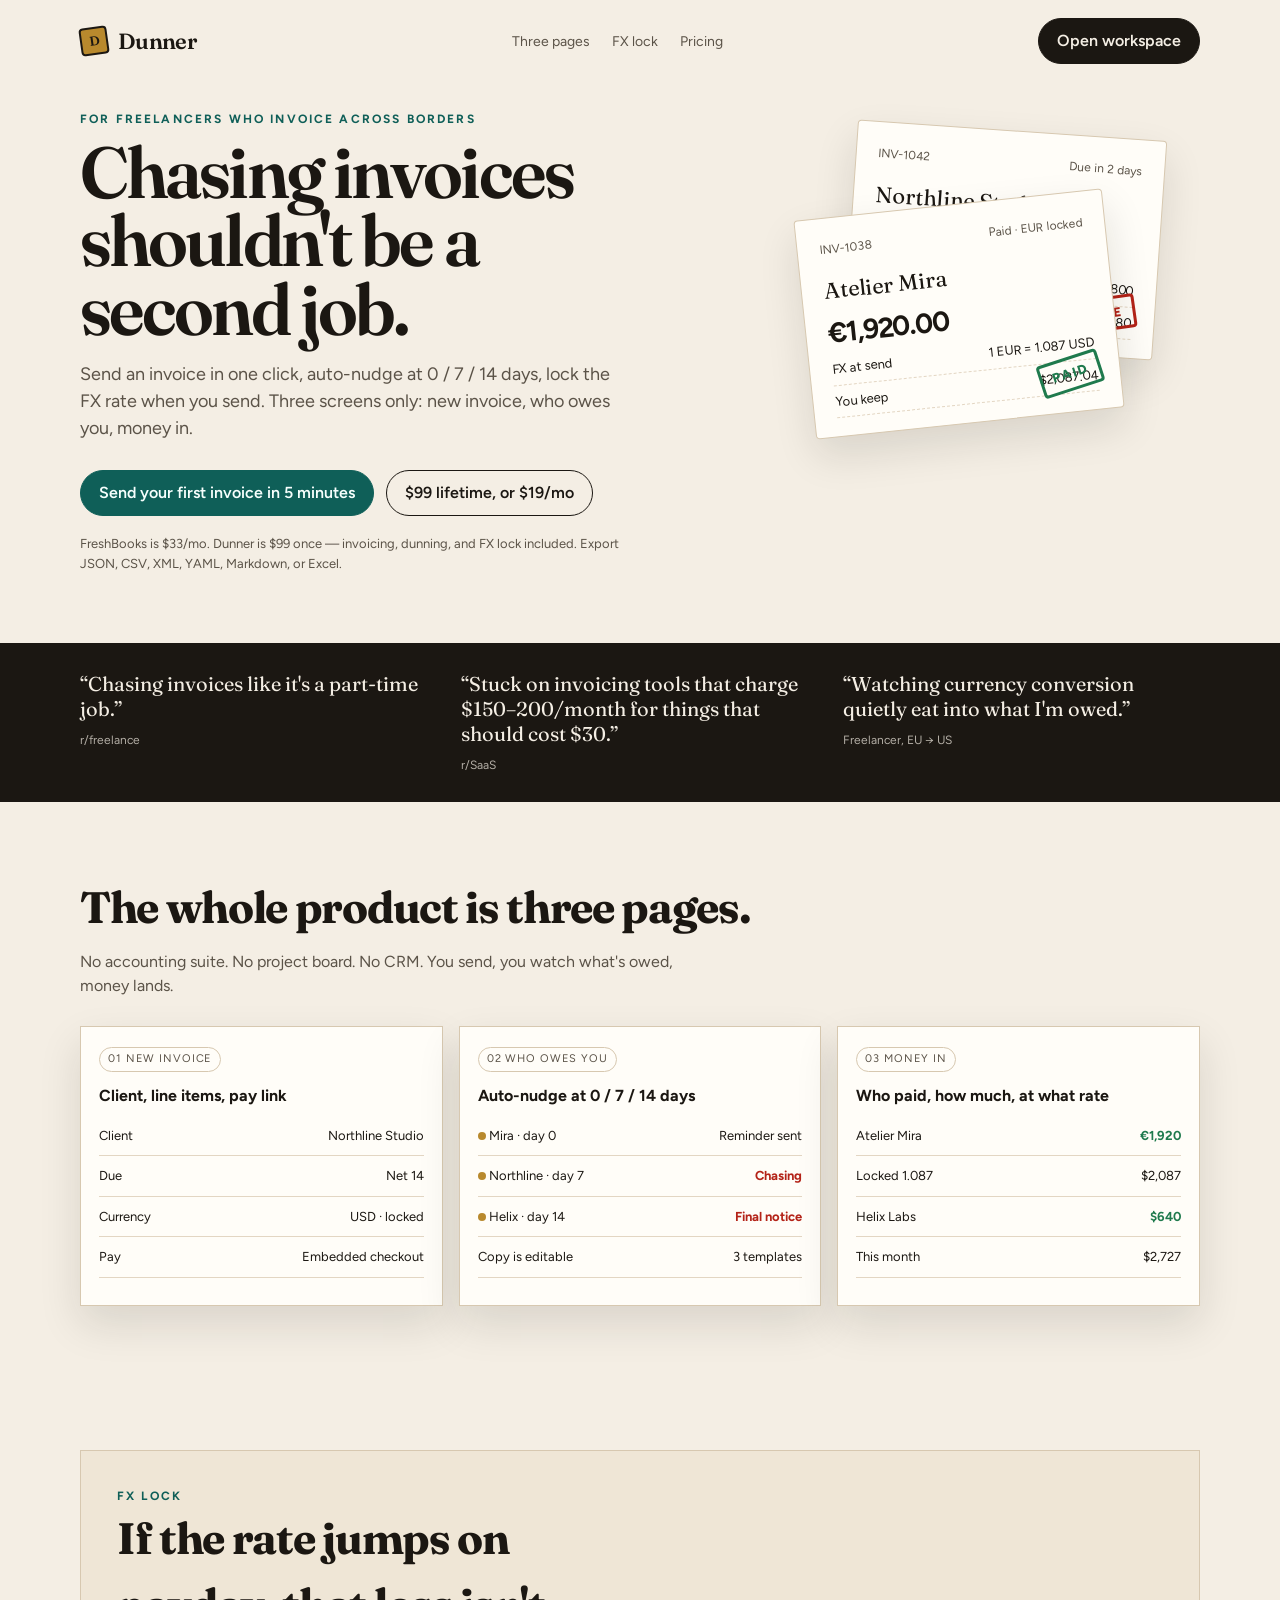
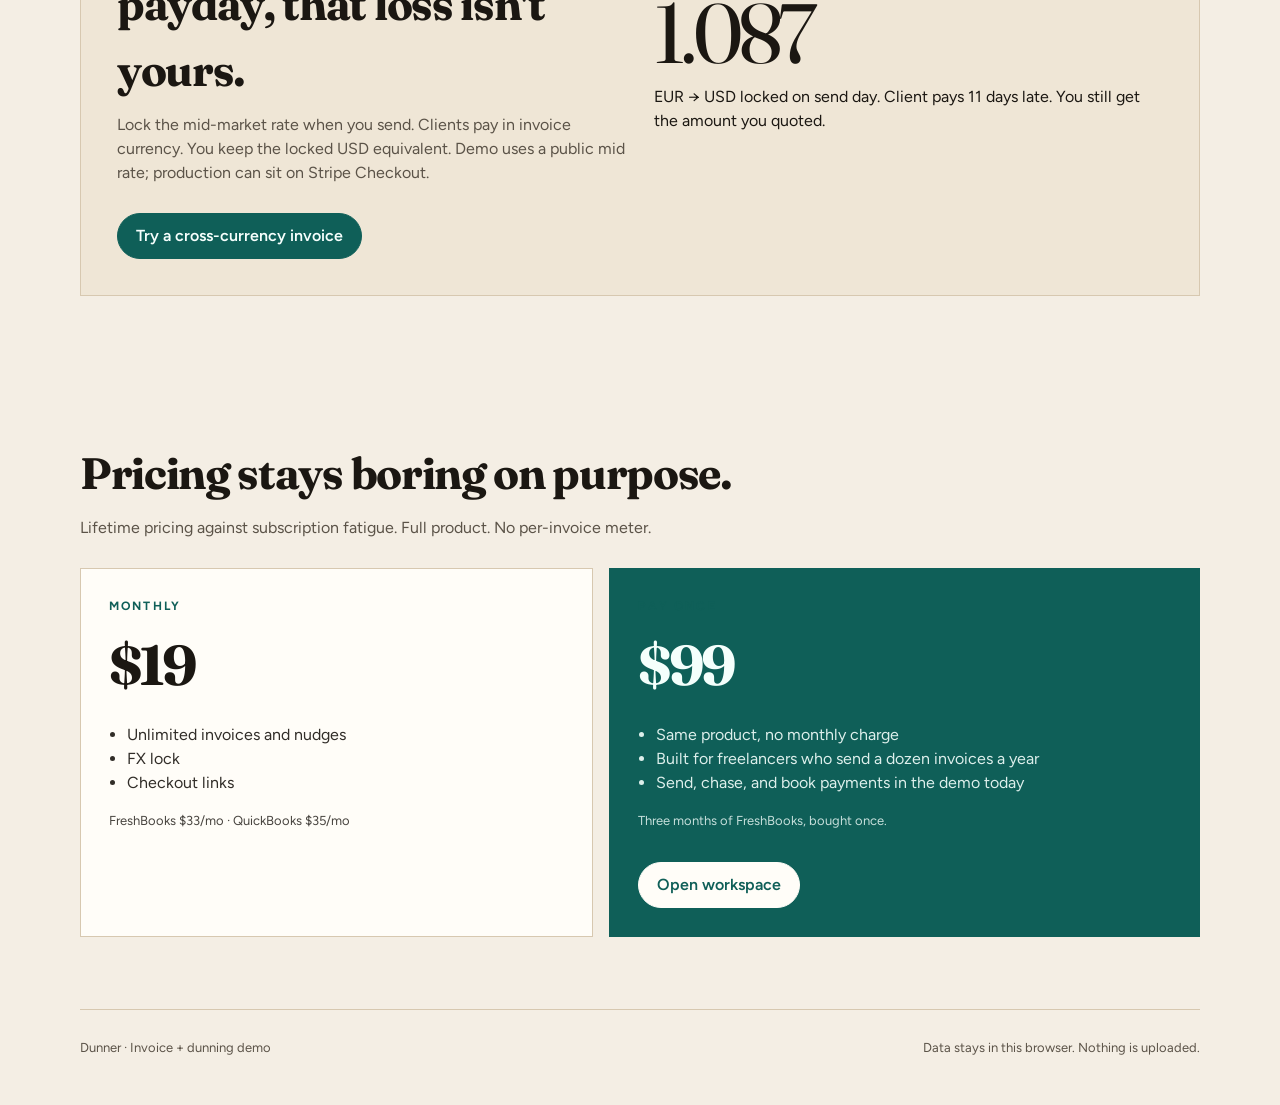
==== index.html @ 25e0aaf3 "Dunner + Tenflow + Warmly demos" ====
<!DOCTYPE html>
<html lang="en">
<head>
  <meta charset="UTF-8" />
  <meta name="viewport" content="width=device-width, initial-scale=1" />
  <title>Dunner — Send the invoice. Get paid without chasing.</title>
  <link rel="preconnect" href="https://fonts.googleapis.com" />
  <link rel="preconnect" href="https://fonts.gstatic.com" crossorigin />
  <link href="https://fonts.googleapis.com/css2?family=Figtree:wght@400;600;700&family=Fraunces:opsz,wght@9..144,500;9..144,620&family=IBM+Plex+Mono:wght@500&display=swap" rel="stylesheet" />
  <link rel="stylesheet" href="css/main.css" />
</head>
<body>
  <header class="wrap top">
    <a class="brand" href="index.html"><span class="mark">D</span> Dunner</a>
    <nav class="nav">
      <a href="#product">Three pages</a>
      <a href="#fx">FX lock</a>
      <a href="#price">Pricing</a>
    </nav>
    <a class="btn" href="app.html">Open workspace</a>
  </header>

  <section class="wrap hero">
    <div>
      <div class="kicker">For freelancers who invoice across borders</div>
      <h1>Chasing invoices shouldn't be a second job.</h1>
      <p class="lede">Send an invoice in one click, auto-nudge at 0 / 7 / 14 days, lock the FX rate when you send. Three screens only: new invoice, who owes you, money in.</p>
      <div class="hero-actions">
        <a class="btn teal" href="app.html">Send your first invoice in 5 minutes</a>
        <a class="btn ghost" href="#price">$99 lifetime, or $19/mo</a>
      </div>
      <div class="price-note">FreshBooks is $33/mo. Dunner is $99 once — invoicing, dunning, and FX lock included. Export JSON, CSV, XML, YAML, Markdown, or Excel.</div>
    </div>
    <div class="hero-papers">
      <article class="paper-card one">
        <div class="inv-top"><span>INV-1042</span><span>Due in 2 days</span></div>
        <div class="inv-client">Northline Studio</div>
        <div class="inv-amt">$2,480.00</div>
        <div class="row"><span>Brand identity</span><span>$1,800</span></div>
        <div class="row"><span>Landing page</span><span>$680</span></div>
        <div class="stamp">OVERDUE</div>
      </article>
      <article class="paper-card two">
        <div class="inv-top"><span>INV-1038</span><span>Paid · EUR locked</span></div>
        <div class="inv-client">Atelier Mira</div>
        <div class="inv-amt">€1,920.00</div>
        <div class="row"><span>FX at send</span><span>1 EUR = 1.087 USD</span></div>
        <div class="row"><span>You keep</span><span>$2,087.04</span></div>
        <div class="stamp paid">PAID</div>
      </article>
    </div>
  </section>

  <section class="strip">
    <div class="wrap">
      <div>
        <p class="quote">“Chasing invoices like it's a part-time job.”</p>
        <div class="who">r/freelance</div>
      </div>
      <div>
        <p class="quote">“Stuck on invoicing tools that charge $150–200/month for things that should cost $30.”</p>
        <div class="who">r/SaaS</div>
      </div>
      <div>
        <p class="quote">“Watching currency conversion quietly eat into what I'm owed.”</p>
        <div class="who">Freelancer, EU → US</div>
      </div>
    </div>
  </section>

  <section class="wrap section" id="product">
    <h2>The whole product is three pages.</h2>
    <p class="sub">No accounting suite. No project board. No CRM. You send, you watch what's owed, money lands.</p>
    <div class="three">
      <div class="screen">
        <span class="pill">01 New invoice</span>
        <h3>Client, line items, pay link</h3>
        <div class="mini-row"><span>Client</span><span>Northline Studio</span></div>
        <div class="mini-row"><span>Due</span><span>Net 14</span></div>
        <div class="mini-row"><span>Currency</span><span>USD · locked</span></div>
        <div class="mini-row"><span>Pay</span><span>Embedded checkout</span></div>
      </div>
      <div class="screen">
        <span class="pill">02 Who owes you</span>
        <h3>Auto-nudge at 0 / 7 / 14 days</h3>
        <div class="mini-row"><span><span class="dot"></span> Mira · day 0</span><span>Reminder sent</span></div>
        <div class="mini-row"><span><span class="dot"></span> Northline · day 7</span><span class="bad">Chasing</span></div>
        <div class="mini-row"><span><span class="dot"></span> Helix · day 14</span><span class="bad">Final notice</span></div>
        <div class="mini-row"><span>Copy is editable</span><span>3 templates</span></div>
      </div>
      <div class="screen">
        <span class="pill">03 Money in</span>
        <h3>Who paid, how much, at what rate</h3>
        <div class="mini-row"><span>Atelier Mira</span><span class="ok">€1,920</span></div>
        <div class="mini-row"><span>Locked 1.087</span><span>$2,087</span></div>
        <div class="mini-row"><span>Helix Labs</span><span class="ok">$640</span></div>
        <div class="mini-row"><span>This month</span><span>$2,727</span></div>
      </div>
    </div>
  </section>

  <section class="wrap section" id="fx">
    <div class="fx">
      <div>
        <div class="kicker">FX lock</div>
        <h2>If the rate jumps on payday, that loss isn't yours.</h2>
        <p class="sub">Lock the mid-market rate when you send. Clients pay in invoice currency. You keep the locked USD equivalent. Demo uses a public mid rate; production can sit on Stripe Checkout.</p>
        <a class="btn teal" href="app.html">Try a cross-currency invoice</a>
      </div>
      <div>
        <div class="big-num">1.087</div>
        <p>EUR → USD locked on send day. Client pays 11 days late. You still get the amount you quoted.</p>
      </div>
    </div>
  </section>

  <section class="wrap section" id="price">
    <h2>Pricing stays boring on purpose.</h2>
    <p class="sub">Lifetime pricing against subscription fatigue. Full product. No per-invoice meter.</p>
    <div class="pricing">
      <div class="price-card">
        <div class="kicker">Monthly</div>
        <div class="amt">$19</div>
        <ul>
          <li>Unlimited invoices and nudges</li>
          <li>FX lock</li>
          <li>Checkout links</li>
        </ul>
        <p class="compare">FreshBooks $33/mo · QuickBooks $35/mo</p>
      </div>
      <div class="price-card featured">
        <div class="kicker">Pay once</div>
        <div class="amt">$99</div>
        <ul>
          <li>Same product, no monthly charge</li>
          <li>Built for freelancers who send a dozen invoices a year</li>
          <li>Send, chase, and book payments in the demo today</li>
        </ul>
        <p class="compare">Three months of FreshBooks, bought once.</p>
        <a class="btn" href="app.html" style="margin-top:18px;background:#fffdf8;color:#0f5f58;border-color:#fffdf8;">Open workspace</a>
      </div>
    </div>
  </section>

  <footer class="wrap">
    <span>Dunner · Invoice + dunning demo</span>
    <span>Data stays in this browser. Nothing is uploaded.</span>
  </footer>
</body>
</html>
---- css/main.css ----
:root {
  --paper: #f4eee4;
  --paper-2: #efe6d6;
  --ink: #1b1712;
  --ink-soft: #5b5348;
  --rule: #e3d6c3;
  --line: #d7c8b0;
  --teal: #0f5f58;
  --teal-2: #147a70;
  --stamp: #b42318;
  --paid: #1f7a4d;
  --gold: #b8892d;
  --warn: #c2410c;
  --white: #fffdf8;
  --shadow: 0 18px 40px rgba(27, 23, 18, 0.12);
  --serif: "Fraunces", "Songti SC", "Noto Serif SC", serif;
  --sans: "Figtree", "PingFang SC", "Noto Sans SC", sans-serif;
  --mono: "IBM Plex Mono", ui-monospace, monospace;
}

* { box-sizing: border-box; }
html, body { margin: 0; padding: 0; }
body {
  font-family: var(--sans);
  color: var(--ink);
  background: var(--paper);
  line-height: 1.5;
  min-height: 100vh;
}
a { color: inherit; text-decoration: none; }
button, input, select, textarea { font: inherit; color: inherit; }
img { max-width: 100%; display: block; }

.wrap { width: min(1120px, calc(100% - 40px)); margin: 0 auto; }
.top {
  display: flex;
  align-items: center;
  justify-content: space-between;
  padding: 18px 0;
}
.brand {
  display: flex;
  align-items: center;
  gap: 10px;
  font-family: var(--serif);
  font-weight: 600;
  font-size: 22px;
  letter-spacing: -0.03em;
}
.mark {
  width: 28px;
  height: 28px;
  border: 2px solid var(--ink);
  border-radius: 4px;
  display: grid;
  place-items: center;
  font-size: 13px;
  transform: rotate(-8deg);
  background: var(--gold);
}
.nav { display: flex; gap: 22px; align-items: center; color: var(--ink-soft); font-size: 14px; }
.btn {
  display: inline-flex;
  align-items: center;
  justify-content: center;
  gap: 8px;
  border: 1.5px solid var(--ink);
  background: var(--ink);
  color: var(--paper);
  border-radius: 999px;
  padding: 10px 18px;
  cursor: pointer;
  font-weight: 600;
}
.btn.ghost { background: transparent; color: var(--ink); }
.btn.teal { background: var(--teal); border-color: var(--teal); color: #f6fffd; }
.btn.warn { background: var(--stamp); border-color: var(--stamp); color: #fff; }
.btn.full { width: 100%; }
.btn:disabled { opacity: 0.45; cursor: not-allowed; }

.hero {
  display: grid;
  grid-template-columns: 1.05fr 0.95fr;
  gap: 48px;
  padding: 28px 0 70px;
  align-items: center;
}
.kicker {
  font-size: 12px;
  letter-spacing: 0.18em;
  text-transform: uppercase;
  color: var(--teal);
  font-weight: 700;
}
h1 {
  font-family: var(--serif);
  font-size: clamp(40px, 6vw, 72px);
  line-height: 0.95;
  letter-spacing: -0.04em;
  margin: 10px 0 18px;
  font-weight: 620;
}
.lede { font-size: 18px; color: var(--ink-soft); max-width: 46ch; }
.hero-actions { display: flex; gap: 12px; margin: 28px 0 18px; flex-wrap: wrap; }
.price-note { font-size: 13px; color: var(--ink-soft); }
.hero-papers { position: relative; height: 460px; }
.paper-card {
  position: absolute;
  width: 310px;
  background: var(--white);
  border: 1px solid var(--line);
  box-shadow: var(--shadow);
  padding: 22px 22px 18px;
  border-radius: 4px;
}
.paper-card.one { right: 40px; top: 18px; transform: rotate(4deg); }
.paper-card.two { right: 86px; top: 92px; transform: rotate(-6deg); z-index: 2; }
.inv-top { display: flex; justify-content: space-between; font-size: 12px; color: var(--ink-soft); }
.inv-client { font-family: var(--serif); font-size: 22px; margin: 16px 0 4px; }
.inv-amt { font-size: 28px; font-weight: 700; letter-spacing: -0.04em; }
.stamp {
  position: absolute;
  right: 18px;
  bottom: 22px;
  border: 3px solid var(--stamp);
  color: var(--stamp);
  font-weight: 800;
  letter-spacing: 0.12em;
  padding: 4px 10px;
  transform: rotate(-12deg);
  font-size: 13px;
  border-radius: 4px;
}
.stamp.paid { color: var(--paid); border-color: var(--paid); }
.row { display: flex; justify-content: space-between; font-size: 13px; padding: 6px 0; border-bottom: 1px dashed var(--rule); }

.strip {
  background: var(--ink);
  color: var(--paper);
  padding: 28px 0;
}
.strip .wrap { display: grid; grid-template-columns: repeat(3, 1fr); gap: 24px; }
.quote { font-family: var(--serif); font-size: 20px; line-height: 1.25; margin: 0 0 10px; }
.who { font-size: 12px; opacity: 0.7; }

.section { padding: 72px 0; }
.section h2 {
  font-family: var(--serif);
  font-size: clamp(28px, 4vw, 44px);
  letter-spacing: -0.03em;
  margin: 0 0 10px;
}
.sub { color: var(--ink-soft); margin: 0 0 28px; max-width: 60ch; }
.three { display: grid; grid-template-columns: repeat(3, 1fr); gap: 16px; }
.screen {
  background: var(--white);
  border: 1px solid var(--line);
  min-height: 280px;
  padding: 18px;
  box-shadow: var(--shadow);
}
.screen h3 { margin: 0 0 8px; font-size: 16px; }
.pill {
  display: inline-block;
  font-size: 11px;
  letter-spacing: 0.08em;
  text-transform: uppercase;
  border: 1px solid var(--line);
  padding: 3px 8px;
  border-radius: 999px;
  margin-bottom: 12px;
  color: var(--ink-soft);
}
.mini-row { display: flex; justify-content: space-between; padding: 10px 0; border-bottom: 1px solid var(--rule); font-size: 13px; }
.dot { width: 8px; height: 8px; border-radius: 50%; background: var(--gold); display: inline-block; }
.bad { color: var(--stamp); font-weight: 700; }
.ok { color: var(--paid); font-weight: 700; }

.fx {
  display: grid;
  grid-template-columns: 1fr 1fr;
  gap: 28px;
  align-items: center;
  background: var(--paper-2);
  border: 1px solid var(--line);
  padding: 36px;
}
.big-num {
  font-family: var(--serif);
  font-size: 84px;
  line-height: 0.85;
  letter-spacing: -0.05em;
}
.pricing { display: grid; grid-template-columns: 1fr 1.15fr; gap: 16px; }
.price-card {
  background: var(--white);
  border: 1px solid var(--line);
  padding: 28px;
}
.price-card.featured { background: var(--teal); color: #f4fffc; border-color: var(--teal); }
.price-card .amt { font-family: var(--serif); font-size: 56px; letter-spacing: -0.05em; margin: 8px 0; }
.price-card ul { padding-left: 18px; color: inherit; opacity: 0.9; }
.compare { font-size: 13px; opacity: 0.8; margin-top: 12px; }

footer { border-top: 1px solid var(--line); padding: 28px 0 48px; color: var(--ink-soft); font-size: 13px; display: flex; justify-content: space-between; }

.app-shell { min-height: 100vh; display: grid; grid-template-rows: auto 1fr; }
.app-bar {
  display: flex;
  align-items: center;
  justify-content: space-between;
  gap: 12px;
  padding: 14px 22px;
  border-bottom: 1px solid var(--line);
  background: rgba(244, 238, 228, 0.92);
  backdrop-filter: blur(8px);
  position: sticky;
  top: 0;
  z-index: 8;
  flex-wrap: wrap;
}
.app-bar .tabs { display: flex; gap: 6px; flex-wrap: wrap; }
.app-bar .right-actions { display: flex; gap: 8px; flex-wrap: wrap; }
.tab {
  border: 0;
  background: transparent;
  padding: 8px 14px;
  border-radius: 999px;
  cursor: pointer;
  color: var(--ink-soft);
}
.tab.active { background: var(--ink); color: var(--paper); }
.app-main { width: min(1100px, calc(100% - 36px)); margin: 22px auto 60px; }
.panel { display: none; }
.panel.show { display: block; }
.grid-2 { display: grid; grid-template-columns: 1.05fr 0.95fr; gap: 22px; }
label { display: block; font-size: 12px; font-weight: 700; letter-spacing: 0.04em; margin: 12px 0 6px; }
input, select, textarea {
  width: 100%;
  border: 1px solid var(--line);
  background: var(--white);
  padding: 10px 12px;
  border-radius: 6px;
  outline: none;
}
textarea { min-height: 72px; resize: vertical; }
.items { width: 100%; border-collapse: collapse; font-size: 13px; }
.items th { text-align: left; font-size: 11px; color: var(--ink-soft); padding: 6px 4px; }
.items td { padding: 4px; }
.items input { padding: 8px; }
.preview {
  background: var(--white);
  border: 1px solid var(--line);
  padding: 26px;
  min-height: 520px;
  position: relative;
  box-shadow: var(--shadow);
}
.toolbar { display: flex; gap: 10px; align-items: center; margin-bottom: 14px; flex-wrap: wrap; }
.stat-row { display: grid; grid-template-columns: repeat(3, 1fr); gap: 12px; margin-bottom: 18px; }
.stat {
  background: var(--white);
  border: 1px solid var(--line);
  padding: 16px 18px;
}
.stat b { display: block; font-family: var(--serif); font-size: 28px; letter-spacing: -0.04em; }
.list { display: flex; flex-direction: column; gap: 10px; }
.card {
  background: var(--white);
  border: 1px solid var(--line);
  padding: 16px 18px;
  display: grid;
  grid-template-columns: 1.4fr 1fr auto;
  gap: 12px;
  align-items: center;
}
.client { font-family: var(--serif); font-size: 20px; margin: 0; }
.meta { font-size: 12px; color: var(--ink-soft); }
.amt { font-size: 22px; font-weight: 700; letter-spacing: -0.03em; }
.chase { display: flex; gap: 6px; margin-top: 8px; }
.step {
  font-size: 11px;
  padding: 3px 8px;
  border-radius: 999px;
  border: 1px solid var(--line);
  color: var(--ink-soft);
}
.step.on { background: var(--teal); color: #fff; border-color: var(--teal); }
.actions { display: flex; gap: 8px; flex-wrap: wrap; justify-content: flex-end; }
.table { width: 100%; border-collapse: collapse; background: var(--white); }
.table th, .table td { text-align: left; padding: 12px 14px; border-bottom: 1px solid var(--rule); font-size: 14px; }
.table th { font-size: 11px; letter-spacing: 0.08em; text-transform: uppercase; color: var(--ink-soft); }
.modal-bg {
  position: fixed; inset: 0; background: rgba(27,23,18,0.45);
  display: none; align-items: center; justify-content: center; z-index: 20; padding: 20px;
}
.modal-bg.show { display: flex; }
.modal {
  width: min(560px, 100%);
  background: var(--paper);
  border: 1px solid var(--line);
  padding: 22px;
  max-height: 90vh;
  overflow: auto;
}
.mail { background: var(--white); border: 1px solid var(--line); padding: 14px; white-space: pre-wrap; font-size: 13px; }
.hint { font-size: 12px; color: var(--ink-soft); }
.empty { padding: 40px; text-align: center; color: var(--ink-soft); background: var(--white); border: 1px dashed var(--line); }

.io-grid { display: grid; grid-template-columns: 1fr 1fr; gap: 16px; }
.io-block { background: var(--white); border: 1px solid var(--line); padding: 18px; }
.io-block h3 { margin: 0 0 6px; font-family: var(--serif); }
.fmt-grid { display: grid; grid-template-columns: 1fr 1fr; gap: 8px; margin-top: 12px; }
.fmt-grid .btn { width: 100%; }
#importPaste { min-height: 140px; margin-top: 10px; font-family: var(--mono); font-size: 12px; }

.pay-page { width: min(720px, calc(100% - 32px)); margin: 40px auto 80px; }
.pay-box { background: var(--white); border: 1px solid var(--line); padding: 28px; box-shadow: var(--shadow); }
.card-form { display: grid; grid-template-columns: 1fr 1fr; gap: 10px; margin-top: 12px; }
.stripe-bar { height: 6px; background: linear-gradient(90deg, #635bff, #00d4ff); margin: -28px -28px 20px; }

@media (max-width: 900px) {
  .hero, .grid-2, .three, .pricing, .fx, .strip .wrap, .card, .card-form, .io-grid, .fmt-grid { grid-template-columns: 1fr; }
  .hero-papers { height: 300px; }
  .paper-card { width: 260px; }
  .paper-card.one { right: 8px; }
  .nav { display: none; }
  .big-num { font-size: 56px; }
  .app-bar { flex-wrap: wrap; gap: 10px; }
}
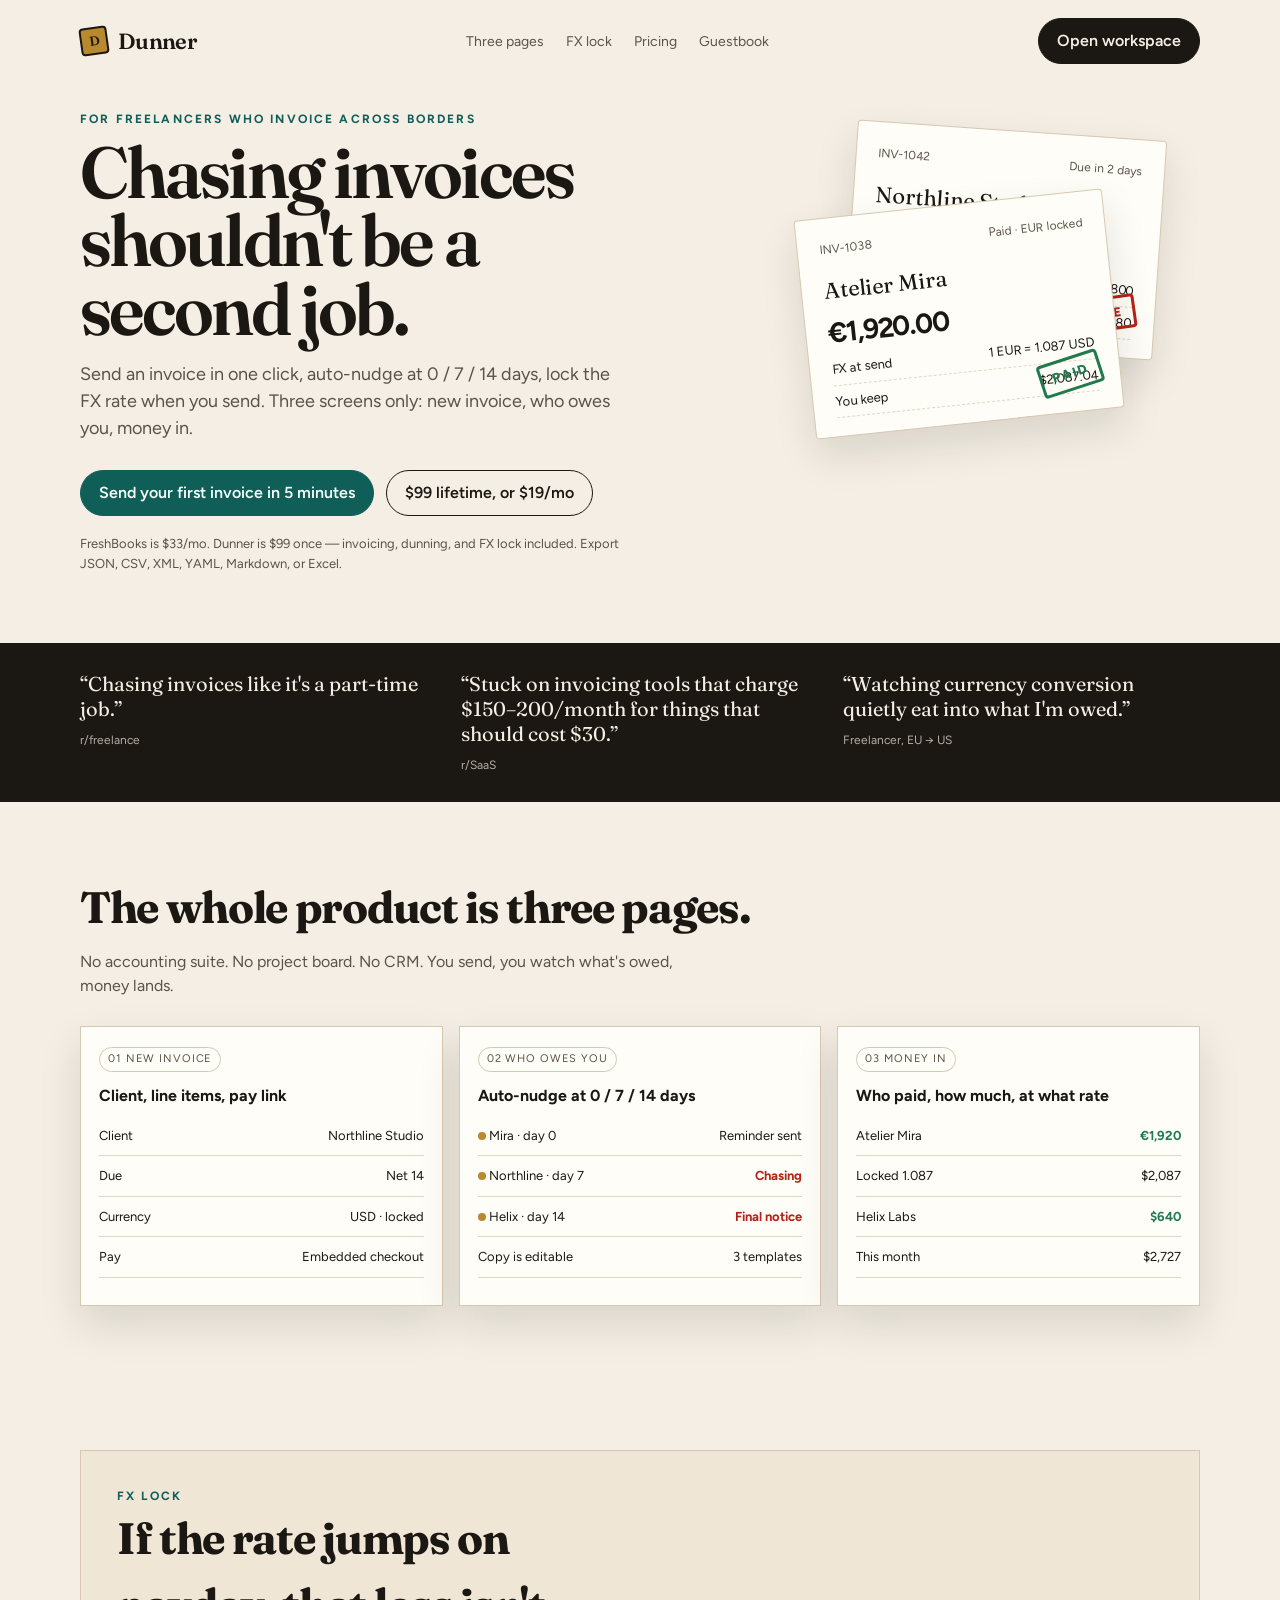
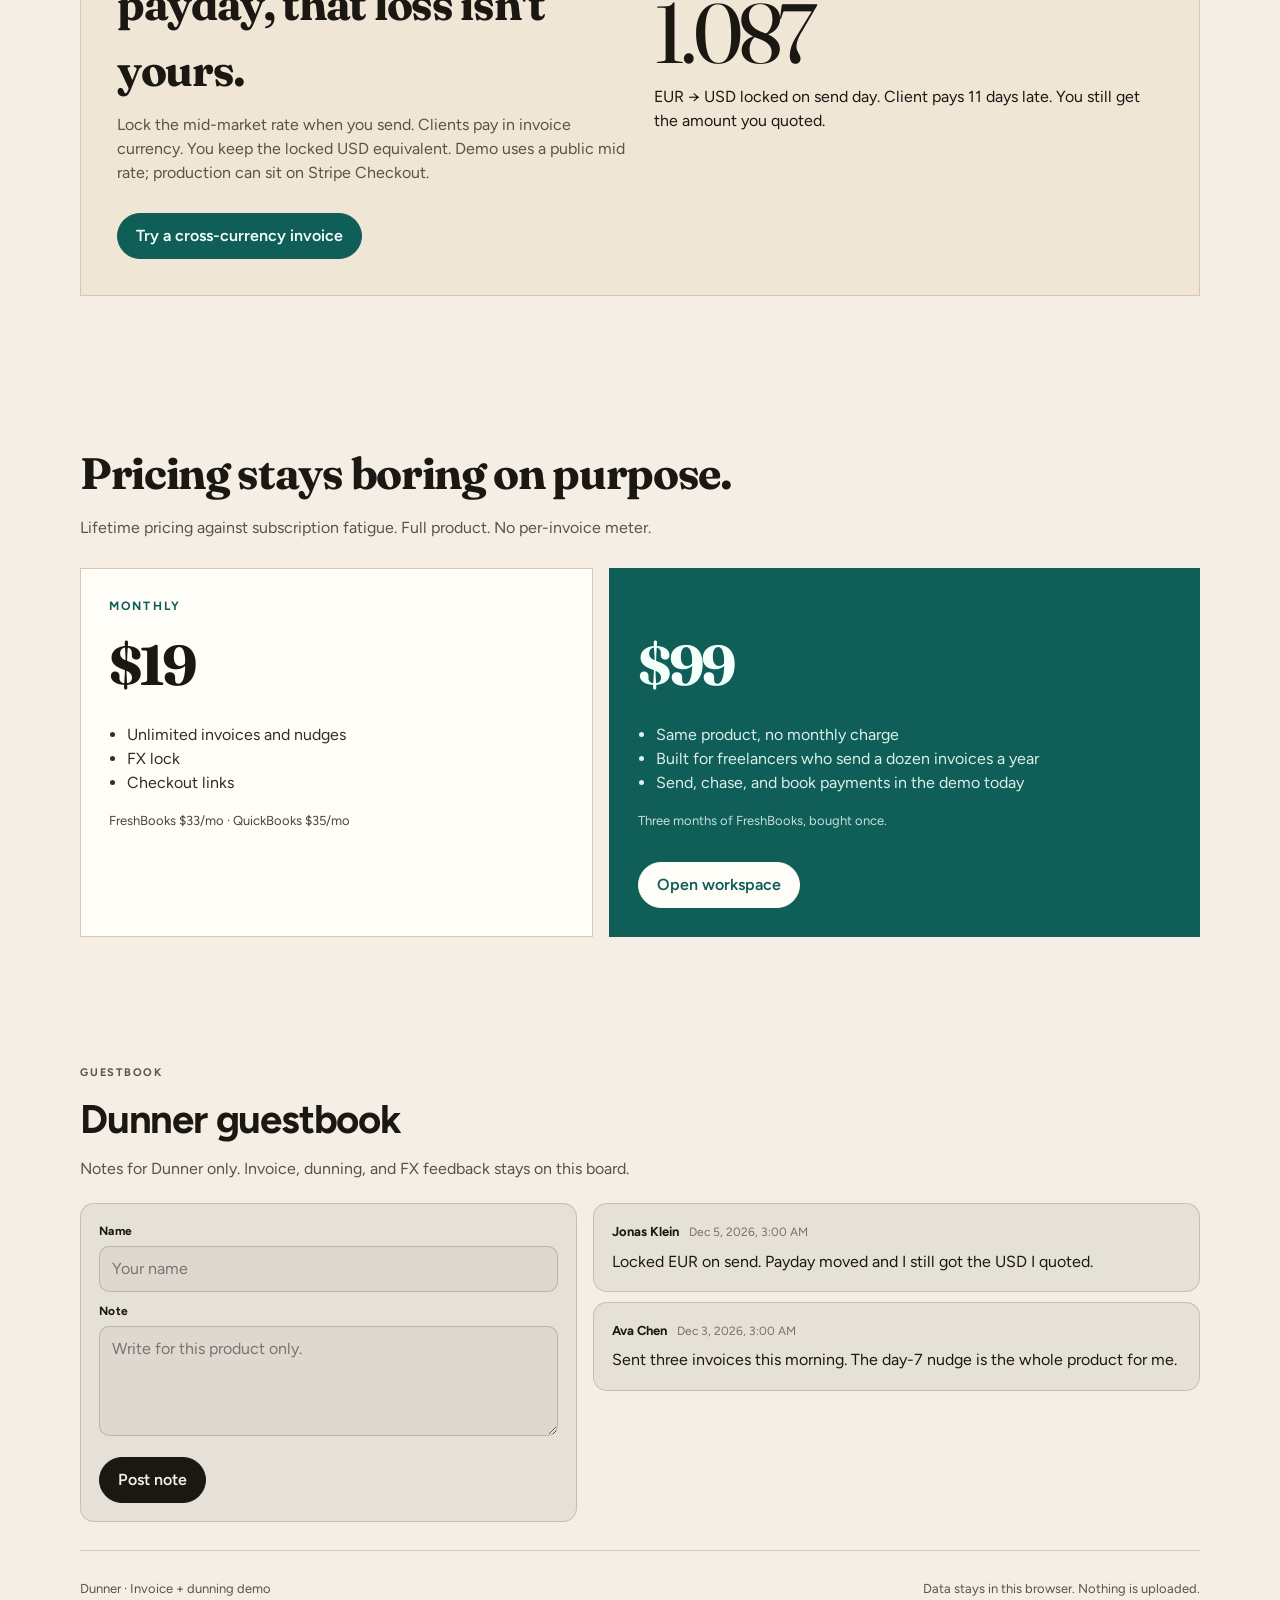
==== commit 05a156df: "Sync updated source (guest board, new pages) + keep English-only text" ====
--- a/index.html
+++ b/index.html
@@ -8,6 +8,7 @@
   <link rel="preconnect" href="https://fonts.gstatic.com" crossorigin />
   <link href="https://fonts.googleapis.com/css2?family=Figtree:wght@400;600;700&family=Fraunces:opsz,wght@9..144,500;9..144,620&family=IBM+Plex+Mono:wght@500&display=swap" rel="stylesheet" />
   <link rel="stylesheet" href="css/main.css" />
+  <link rel="stylesheet" href="css/board.css" />
 </head>
 <body>
   <header class="wrap top">
@@ -16,6 +17,7 @@
       <a href="#product">Three pages</a>
       <a href="#fx">FX lock</a>
       <a href="#price">Pricing</a>
+      <a href="#guestbook">Guestbook</a>
     </nav>
     <a class="btn" href="app.html">Open workspace</a>
   </header>
@@ -146,5 +148,6 @@
     <span>Dunner · Invoice + dunning demo</span>
     <span>Data stays in this browser. Nothing is uploaded.</span>
   </footer>
+  <script src="js/board.js"></script>
 </body>
 </html>
--- a/css/board.css
+++ b/css/board.css
@@ -0,0 +1,81 @@
+.gb {
+  width: min(1120px, calc(100% - 40px));
+  margin: 0 auto;
+  padding: 56px 0 28px;
+  color: inherit;
+}
+.gb-inner { max-width: 1120px; }
+.gb-kicker {
+  font-size: 11px;
+  letter-spacing: 0.16em;
+  text-transform: uppercase;
+  font-weight: 700;
+  opacity: 0.7;
+  margin-bottom: 8px;
+}
+.gb h2 {
+  margin: 0 0 8px;
+  font-size: clamp(26px, 3.6vw, 40px);
+  letter-spacing: -0.03em;
+}
+.gb-sub {
+  opacity: 0.72;
+  margin: 0 0 22px;
+  max-width: 62ch;
+}
+.gb-grid {
+  display: grid;
+  grid-template-columns: 0.9fr 1.1fr;
+  gap: 16px;
+  align-items: start;
+}
+.gb-form,
+.gb-item,
+.gb-empty {
+  border: 1px solid color-mix(in srgb, currentColor 16%, transparent);
+  background: color-mix(in srgb, currentColor 6%, transparent);
+  border-radius: 14px;
+  padding: 18px;
+}
+.gb-form label {
+  display: block;
+  font-size: 12px;
+  font-weight: 700;
+  margin: 10px 0 6px;
+}
+.gb-form label:first-child { margin-top: 0; }
+.gb-form input,
+.gb-form textarea {
+  width: 100%;
+  border: 1px solid color-mix(in srgb, currentColor 18%, transparent);
+  background: color-mix(in srgb, currentColor 4%, transparent);
+  color: inherit;
+  border-radius: 10px;
+  padding: 10px 12px;
+  outline: none;
+}
+.gb-form textarea { min-height: 110px; resize: vertical; }
+.gb-actions {
+  display: flex;
+  gap: 10px;
+  align-items: center;
+  margin-top: 14px;
+  flex-wrap: wrap;
+}
+.gb-btn { margin: 0; }
+.gb-hint { font-size: 12px; opacity: 0.7; }
+.gb-list { display: flex; flex-direction: column; gap: 10px; max-height: 520px; overflow: auto; }
+.gb-item p { margin: 8px 0 0; line-height: 1.45; }
+.gb-meta {
+  display: flex;
+  gap: 10px;
+  align-items: baseline;
+  flex-wrap: wrap;
+  font-size: 13px;
+}
+.gb-meta time,
+.gb-page { opacity: 0.55; font-size: 12px; }
+.gb-empty { text-align: center; opacity: 0.7; padding: 36px 16px; }
+@media (max-width: 800px) {
+  .gb-grid { grid-template-columns: 1fr; }
+}
